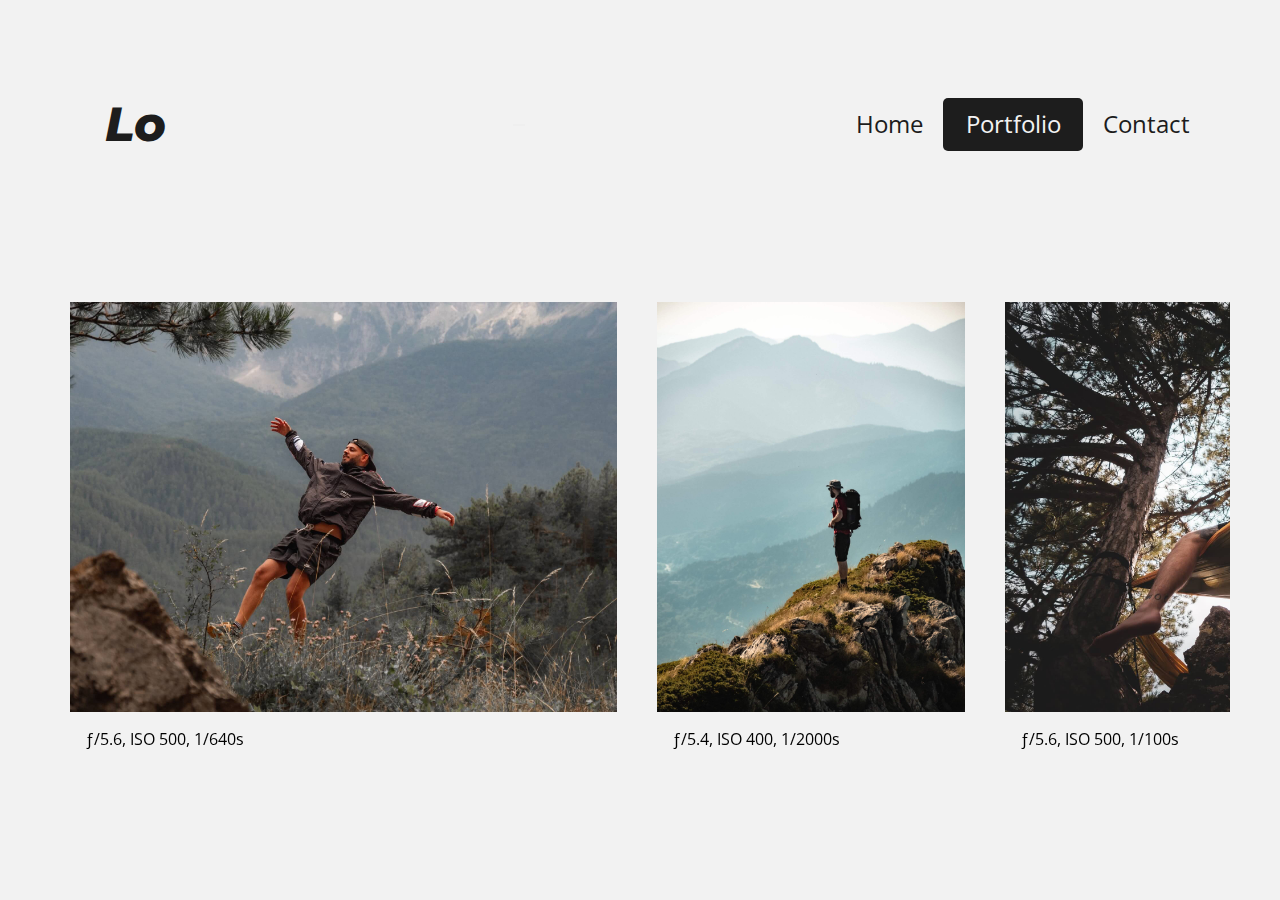
==== portfolio.html @ 0dae3520 "Initial commit" ====
<!DOCTYPE html>
<html lang="en">
  <head>
    <meta charset="UTF-8" />
    <meta http-equiv="X-UA-Compatible" content="IE=edge" />
    <meta name="viewport" content="width=device-width, initial-scale=1.0" />
    <title>Alex Portfolio</title>

    <link rel="preconnect" href="https://fonts.googleapis.com" />
    <link rel="preconnect" href="https://fonts.gstatic.com" crossorigin />
    <link
      href="https://fonts.googleapis.com/css2?family=Anonymous+Pro:wght@400;700&family=Montserrat:ital,wght@0,400;0,700;0,800;1,800&family=Open+Sans:wght@400;600;700&display=swap"
      rel="stylesheet"
    />

    <link rel="stylesheet" href="./disc/style.css" />
    <link rel="stylesheet" href="https://cdn.jsdelivr.net/npm/swiper@8/swiper-bundle.min.css" />

    <script src="https://cdn.jsdelivr.net/npm/swiper@8/swiper-bundle.min.js"></script>

    <script defer src="main.js"></script>
  </head>
  <body>
    <div class="container">
      <header class="header">
        <p class="header__logo">Lo</p>

        <button class="menu-toggle" aria-controls="primary-nav" aria-expanded="false">
          <span class="sr-only">Menu</span>
        </button>

        <nav>
          <ul class="primary-nav" id="primary-nav" data-visible="false">
            <li><a href="./index.html">Home</a></li>
            <li class="btn-active"><a href="./portfolio.html">Portfolio</a></li>
            <li><a href="./contact.html">Contact</a></li>
          </ul>
        </nav>
      </header>
      <main>
        <!-- <div class="carousel-box">
          <ul class="slider-container">
            <li>
              <img src="./images/alexandros-giannakakis-5PHHiK3-Ym4-unsplash.jpg" alt="" />
              <p class="slide__info">ƒ/5.6, ISO 500, 1/640s</p>
            </li>
            <li>
              <img src="./images/alexandros-giannakakis-ZHnwmhB-Aqc-unsplash.jpg" alt="" />
              <p class="slide__info">ƒ/5.4, ISO 400, 1/2000s</p>
            </li>
            <li>
              <img src="./images/alexandros-giannakakis-n-vjDvvQkek-unsplash.jpg" alt="" />
              <p class="slide__info">ƒ/5.6, ISO 500, 1/100s</p>
            </li>

            <li>
              <img src="./images/alexandros-giannakakis-y5dTAna5uhc-unsplash.jpg" alt="" />
              <p class="slide__info">ƒ/5.2, ISO 400, 1/1500s</p>
            </li>
          </ul>
        </div> -->

        <!-- <div
          class="swiffy-slider slider-item-show2 slider-item-reveal slider-item-snapstart slider-indicators-round slider-indicators-dark slider-indicators-outside slider-nav-mousedrag"
        >
          <ul
            class="slider-container"
            style="
              --swiffy-slider-item-gap: 4rem;
              --swiffy-slider-item-reveal: 20%;
              grid-template-columns: 48% 27% 48% 27%;
            "
          >
            <li class="">
              <div id="slide1">
                <img src="./images/alexandros-giannakakis-5PHHiK3-Ym4-unsplash.jpg" alt="" />
                <p class="slide__info">ƒ/5.6, ISO 500, 1/640s</p>
              </div>
            </li>
            <li class="">
              <div id="slide2">
                <img src="./images/alexandros-giannakakis-ZHnwmhB-Aqc-unsplash.jpg" alt="" />
                <p class="slide__info">ƒ/5.4, ISO 400, 1/2000s</p>
              </div>
            </li>
            <li class="">
              <div id="slide3">
                <img src="./images/alexandros-giannakakis-n-vjDvvQkek-unsplash.jpg" alt="" />
                <p class="slide__info">ƒ/5.6, ISO 500, 1/100s</p>
              </div>
            </li>
            <li class="slide-visible">
              <div id="slide4">
                <img src="./images/alexandros-giannakakis-y5dTAna5uhc-unsplash.jpg" loading="lazy" alt="" />
                <p class="slide__info">ƒ/5.2, ISO 400, 1/1500s</p>
              </div>
            </li>
          </ul>

          <button type="button" class="slider-nav"></button>
          <button type="button" class="slider-nav slider-nav-next"></button>

          <ul class="slider-indicators">
            <li class=""></li>
            <li class=""></li>
            <li class="active"></li>
            <li class=""></li>
          </ul>
        </div> -->

        <style>
          .swiper {
            width: 100%;
            height: 100%;
            padding: 2rem;
          }

          .swiper-wrapper {
            align-items: center;
          }

          .swiper-slide {
            display: flex;
            flex-direction: column;
            justify-content: center;
            align-items: center;
          }

          .swiper-slide img {
            display: block;
            width: 100%;
            height: 100%;
            object-fit: cover;
          }

          @media (max-width: 768px) {
            .swiper-slide img {
              padding: 2rem;
            }
          }

          @media (min-width: 768px) {
            .swiper-slide {
              max-width: 48%;
              align-items: flex-start;
            }

            p {
              padding: 1.5rem;
            }

            .swiper-slide:nth-child(2n) {
              width: 27%;
            }

            .swiper-slide:nth-child(3n) {
              width: 48%;
            }
          }
        </style>

        <div class="swiper mySwiper">
          <div class="swiper-wrapper">
            <div class="swiper-slide">
              <img src="./images/alexandros-giannakakis-5PHHiK3-Ym4-unsplash.jpg" alt="" />
              <p class="slide__info">ƒ/5.6, ISO 500, 1/640s</p>
            </div>
            <div class="swiper-slide">
              <img src="./images/alexandros-giannakakis-ZHnwmhB-Aqc-unsplash.jpg" alt="" />
              <p class="slide__info">ƒ/5.4, ISO 400, 1/2000s</p>
            </div>
            <div class="swiper-slide">
              <img src="./images/alexandros-giannakakis-n-vjDvvQkek-unsplash.jpg" alt="" />
              <p class="slide__info">ƒ/5.6, ISO 500, 1/100s</p>
            </div>
            <div class="swiper-slide">
              <img src="./images/alexandros-giannakakis-y5dTAna5uhc-unsplash.jpg" loading="lazy" alt="" />
              <p class="slide__info">ƒ/5.2, ISO 400, 1/1500s</p>
            </div>
          </div>
          <div class="swiper-pagination"></div>
        </div>
      </main>

      <!-- <script>
        var swiper = new Swiper(".mySwiper", {
          slidesPerView: "auto",
          spaceBetween: 40,
          freeMode: true,
          pagination: {
            el: ".swiper-pagination",
            clickable: true,
          },
        });
      </script> -->

      <script>
        var swiper = new Swiper(".mySwiper", {
          slidesPerView: 1,
          spaceBetween: 20,
          freeMode: {
            enabled: false,
          },
          pagination: {
            enabled: true,
            el: ".swiper-pagination",
            clickable: true,
          },

          paginationDisabledClass: "swiper-pagination-disabled",
          breakpoints: {
            768: {
              slidesPerView: "auto",
              spaceBetween: 40,
              pagination: {
                enabled: false,
              },

              freeMode: {
                enabled: true,
              },
            },
          },
        });
      </script>

      <div class="wrapper">
        <div class="slider-info">
          <p>
            swipe to view<br />
            next or previous
          </p>
          <div>
            <span class="dot"></span>
            <span class="dot"></span>
            <span class="dot"></span>
            <span class="dot"></span>
          </div>
        </div>
      </div>
    </div>
  </body>
</html>
---- disc/style.css ----
.container {
  max-width: 1180px;
  margin-left: auto;
  margin-right: auto;
}

.sr-only {
  position: absolute;
  width: 1px;
  height: 1px;
  padding: 0;
  margin: -1px;
  overflow: hidden;
  clip: rect(0, 0, 0, 0);
  border: 0;
}

/* Box sizing rules */
*,
*::before,
*::after {
  box-sizing: border-box;
}

/* Remove default margin */
body,
h1,
h2,
h3,
h4,
p,
figure,
blockquote,
dl,
dd {
  margin: 0;
}

/* Remove list styles on ul, ol elements with a list role, which suggests default styling will be removed */
ul,
li {
  list-style-type: none;
  margin: 0;
  padding: 0;
}

/* Set core root defaults */
html {
  scroll-behavior: smooth;
}

/* Set core body defaults */
body {
  min-height: 100vh;
  text-rendering: optimizeSpeed;
  line-height: 1.6;
}

a,
a:hover,
a:focus,
a:active {
  text-decoration: none;
  color: inherit;
}

/* Make images easier to work with */
img,
picture {
  max-width: 100%;
  display: block;
}

/* Inherit fonts for inputs and buttons */
input,
button,
textarea,
select {
  font: inherit;
}

/* Remove all animations, transitions and smooth scroll for people that prefer not to see them */
@media (prefers-reduced-motion: reduce) {
  html {
    scroll-behavior: auto;
  }
  *,
*::before,
*::after {
    -webkit-animation-duration: 0.01ms !important;
            animation-duration: 0.01ms !important;
    -webkit-animation-iteration-count: 1 !important;
            animation-iteration-count: 1 !important;
    transition-duration: 0.01ms !important;
    scroll-behavior: auto !important;
  }
}
:root {
  font-size: 62.5%;
  /* 1rem = 10px, 0.1rem = 1px */
}

body {
  width: 100%;
  min-height: 100vh;
  font-family: "Anonymous Pro", monospace;
  font-family: "Montserrat", sans-serif;
  font-family: "Open Sans", sans-serif;
  font-size: 1.6rem;
  background-color: #f2f2f2;
}

button {
  border: none;
}

.btn {
  font-family: "Montserrat", sans-serif;
  font-weight: 700;
  font-size: 1.6rem;
  border-radius: 5px;
  cursor: pointer;
}
.btn:hover {
  opacity: 80%;
}
.btn__home {
  padding: 1rem 2rem;
}
.btn__home--primary {
  color: #1d1d1d;
  background-color: #f2f2f2;
}
.btn__home--secondary {
  color: #1d1d1d;
  background-color: hsla(0deg, 0%, 95%, 0.5);
}
.btn__contact {
  width: 100%;
  padding: 1.15rem 2rem;
}
.btn__contact--primary {
  color: #f2f2f2;
  background-color: #1d1d1d;
}
.btn__contact--secondary {
  font-weight: 400;
  color: #1d1d1d;
  background-color: transparent;
}

@media (min-width: 768px) {
  .btn {
    font-size: 2.4rem;
  }
  .btn__home {
    padding: 0.75rem 2.4rem;
  }
  .btn__home--primary {
    color: #f2f2f2;
    background-color: #1d1d1d;
  }
  .btn__home--secondary {
    color: #1d1d1d;
    background-color: #d1d1d1;
  }
  .btn__contact {
    padding: 2rem 2.4rem;
  }
  .btn__contact--secondary {
    font-weight: 700;
    color: #1d1d1d;
    background-color: #d1d1d1;
  }
}
.header {
  padding: 8rem 4rem 0;
  position: relative;
}
.header__logo {
  font-size: 4.8rem;
  font-family: "Montserrat", sans-serif;
  font-weight: 800;
  font-style: italic;
  line-height: 59px;
  color: #1d1d1d;
}
@media (min-width: 768px) {
  .header {
    display: flex;
    align-items: center;
    justify-content: space-between;
    max-width: 1200px;
  }
}

.header-home {
  position: fixed;
  top: 8rem;
  left: 4rem;
  padding: 0;
}
@media (min-width: 768px) {
  .header-home {
    left: 10rem;
  }
}

.primary-nav {
  display: flex;
  align-items: center;
  gap: 2rem;
}
.primary-nav li {
  font-size: 2.4rem;
  font-family: "Open Sans", sans-serif;
  font-weight: 400;
  color: #1d1d1d;
}
@media (min-width: 768px) {
  .primary-nav .btn-active {
    color: #f2f2f2;
    background-color: #1d1d1d;
    padding: 0.75rem 2.25rem;
    border-radius: 5px;
  }
}

@media (max-width: 768px) {
  .menu-toggle {
    display: block;
    position: absolute;
    z-index: 10000;
    background-image: url(../images/Hamburger.svg);
    background-repeat: no-repeat;
    background-position: center;
    background-color: transparent;
    width: 59px;
    aspect-ratio: 1;
    top: 8rem;
    right: 4rem;
    transition: transform 0.3s ease-out;
    cursor: pointer;
  }
  .menu-toggle[aria-expanded=true] {
    top: 80vh;
    left: 50%;
    transform: translate(-50%, -50%);
    background-image: url(../images/Vector\ 8.svg);
  }
  .primary-nav {
    position: fixed;
    inset: 0;
    z-index: 9999;
    display: flex;
    flex-direction: column;
    justify-content: center;
    align-items: center;
    gap: 4rem;
    background-color: #f2f2f2;
    transform: translateX(100%);
    transition: transform 0.3s ease-out;
  }
  .primary-nav li {
    font-size: 3.6rem;
    color: #5d5d5d;
    font-family: "Montserrat", sans-serif;
    font-weight: 800;
  }
  .primary-nav li:first-child {
    color: #1d1d1d;
  }
  .primary-nav[data-visible=true] {
    transform: translateX(0%);
  }
}
@media (min-width: 768px) {
  .form {
    display: grid;
    grid-template-columns: 1fr 1fr;
    -moz-column-gap: 6rem;
         column-gap: 6rem;
    row-gap: 3rem;
  }
  .form__wrapper {
    display: grid;
    row-gap: 3rem;
  }
}
.form label {
  display: block;
  font-weight: 700;
  padding: 1rem;
  border-bottom: 2px solid #1d1d1d;
}
@media (min-width: 768px) {
  .form label {
    outline: 2px solid #1d1d1d;
    border: none;
    border-radius: 5px;
  }
}
.form input {
  width: 100%;
  border: none;
  outline: none;
  padding: 0;
  background-color: inherit;
  font-size: 1.6rem;
  font-family: "Open Sans", sans-serif;
  font-weight: 600;
}
@media (min-width: 768px) {
  .form input {
    font-size: 2.4rem;
    line-height: 33px;
  }
}
.form textarea {
  width: 100%;
  height: 100%;
  border: none;
  outline: none;
  background-color: #f2f2f2;
  resize: none;
  font-family: "Open Sans", sans-serif;
  font-weight: 600;
}
@media (min-width: 768px) {
  .form textarea {
    font-size: 2.4rem;
  }
}
.form__message {
  min-height: 20rem;
}
@media (min-width: 768px) {
  .form__message {
    min-height: 37rem;
  }
}

.footer {
  font-size: 2rem;
  font-family: "Open Sans", sans-serif;
  font-weight: 400;
  color: #1d1d1d;
}
.footer__copyright {
  display: none;
}
@media (min-width: 768px) {
  .footer__copyright {
    display: block;
    position: absolute;
    bottom: 8rem;
    left: 10rem;
    font-size: 2rem;
    line-height: 27px;
  }
}
.footer__socials {
  display: flex;
  align-items: center;
  justify-content: center;
  gap: 2rem;
  font-size: 2.4rem;
  line-height: 33px;
}
.footer__socials p {
  display: none;
}
@media (min-width: 768px) {
  .footer__socials p {
    display: block;
  }
  .footer__socials img {
    display: none;
  }
}

.container .footer {
  padding-bottom: 8rem;
}

.home {
  display: flex;
  flex-direction: column;
  justify-content: flex-end;
}
.home__info {
  color: #f2f2f2;
  padding: 8rem 4rem;
}
.home__title {
  font-size: 4.8rem;
  font-family: "Montserrat", sans-serif;
  font-weight: 800;
  line-height: 59px;
}
.home__p {
  font-size: 2rem;
  font-weight: 400;
  font-family: "Open Sans", sans-serif;
}
.home__wrapper {
  display: flex;
  gap: 2rem;
  margin-top: 2rem;
}

@media (max-width: 768px) {
  .home {
    width: 100%;
    min-height: 100vh;
    background-image: linear-gradient(to top, rgba(29, 29, 29, 0.3), rgba(242, 242, 242, 0), rgba(29, 29, 29, 0.3)), url(../images/unsplash_JFwWxSbEQE8.jpg);
    background-repeat: no-repeat;
    background-size: cover;
    background-position: center center;
  }
}
@media (min-width: 768px) {
  .home {
    display: grid;
    grid-template-columns: 1fr 1fr;
  }
  .home__info {
    display: grid;
    align-content: center;
    padding-left: 10rem;
    color: #1d1d1d;
    background-color: #f2f2f2;
    gap: 2rem;
  }
  .home__title {
    font-size: clamp(2rem, 5vw, 9.6rem);
    font-size: 9.6rem;
    font-weight: 800;
    line-height: 117px;
  }
  .home__p {
    font-size: clamp(0.5rem, 5vw, 3.2rem);
    font-weight: 400;
    font-family: "Open Sans", sans-serif;
    line-height: clamp(26px, 5vw, 44px);
  }
  .home__wrapper {
    gap: 4rem;
    margin-top: 1.2rem;
  }
  .home__picture {
    width: 100%;
    min-height: 100vh;
    background-image: linear-gradient(to top, rgba(29, 29, 29, 0.3), rgba(242, 242, 242, 0)), url(../images/unsplash_JFwWxSbEQE8.jpg);
    background-repeat: no-repeat;
    background-size: cover;
    background-position: center center;
  }
}
.slider-info {
  display: none;
}

@media (max-width: 768px) {
  .slider-info {
    display: block;
    text-align: center;
    font-family: "Anonymous Pro", monospace;
    font-weight: 400;
    font-size: 1.6rem;
    color: #686868;
    padding-bottom: 8rem;
  }
  .dot {
    width: 10px;
    height: 10px;
    background-color: transparent;
    border-radius: 50%;
    display: inline-block;
    border: 2px solid #1d1d1d;
    margin-top: 2rem;
    transition: background-color 0.6s ease;
    cursor: pointer;
  }
}
.container {
  display: flex;
  flex-direction: column;
  justify-content: space-between;
  min-height: 100vh;
  margin: 0 auto;
}

.contact {
  display: flex;
  flex-direction: column;
  padding: 0 4rem;
  color: #1d1d1d;
}
.contact__title {
  text-align: center;
  font-size: 3.6rem;
  font-family: "Montserrat", sans-serif;
  font-weight: 700;
}
.contact__btn-box {
  margin: 2rem 0;
  display: flex;
  flex-direction: column;
  gap: 1rem;
}

@media (min-width: 768px) {
  .contact {
    max-width: 1050px;
    margin: 0 auto;
    gap: 6rem;
  }
  .contact__title {
    font-size: 4.8rem;
  }
  .contact .message-box {
    grid-column: 2/3;
    grid-row: 1/3;
  }
  .contact__btn-box {
    margin: 0;
    flex-direction: row;
    gap: 3rem;
  }
}/*# sourceMappingURL=style.css.map */
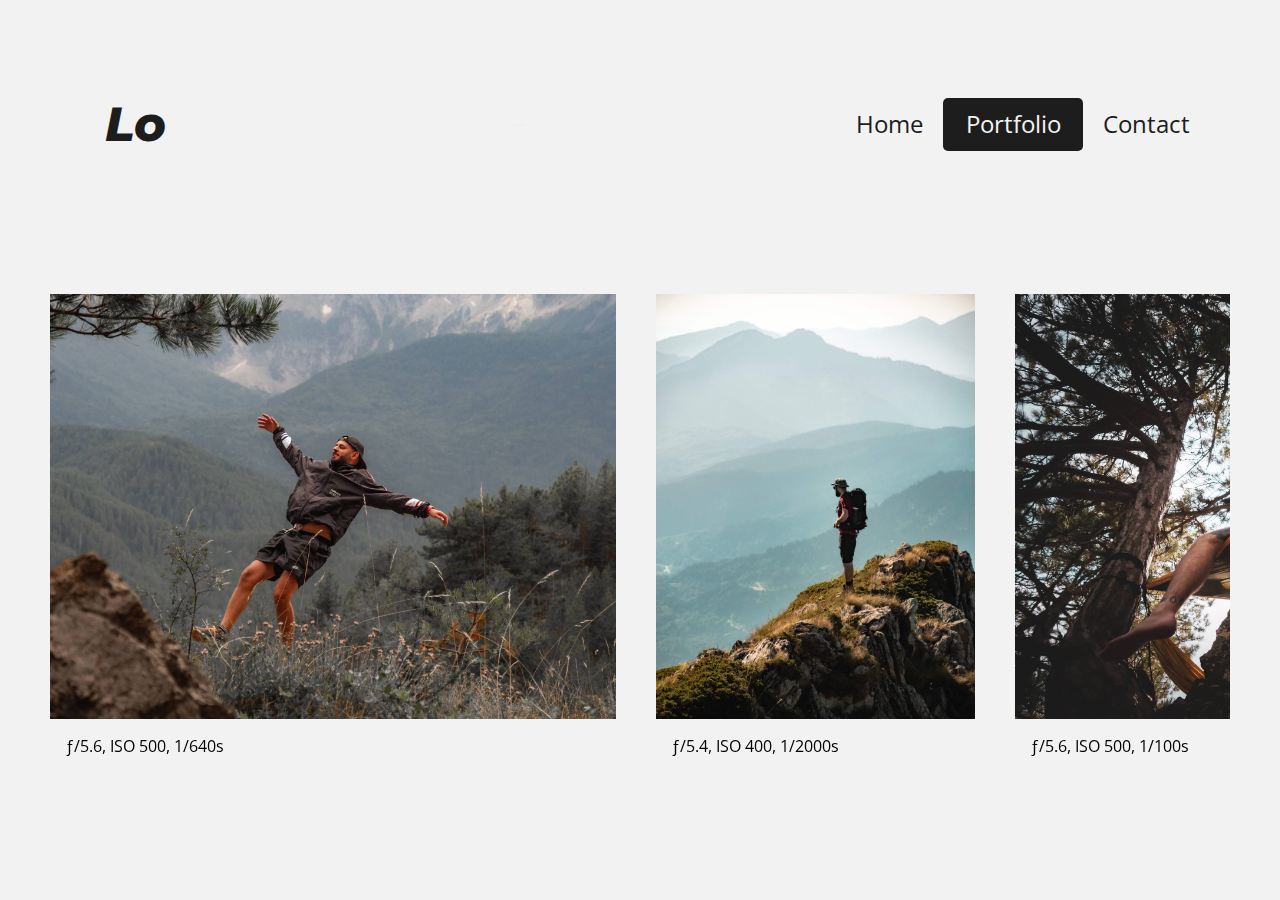
==== commit 110df7eb: "quick fix" ====
--- a/portfolio.html
+++ b/portfolio.html
@@ -38,127 +38,6 @@
         </nav>
       </header>
       <main>
-        <!-- <div class="carousel-box">
-          <ul class="slider-container">
-            <li>
-              <img src="./images/alexandros-giannakakis-5PHHiK3-Ym4-unsplash.jpg" alt="" />
-              <p class="slide__info">ƒ/5.6, ISO 500, 1/640s</p>
-            </li>
-            <li>
-              <img src="./images/alexandros-giannakakis-ZHnwmhB-Aqc-unsplash.jpg" alt="" />
-              <p class="slide__info">ƒ/5.4, ISO 400, 1/2000s</p>
-            </li>
-            <li>
-              <img src="./images/alexandros-giannakakis-n-vjDvvQkek-unsplash.jpg" alt="" />
-              <p class="slide__info">ƒ/5.6, ISO 500, 1/100s</p>
-            </li>
-
-            <li>
-              <img src="./images/alexandros-giannakakis-y5dTAna5uhc-unsplash.jpg" alt="" />
-              <p class="slide__info">ƒ/5.2, ISO 400, 1/1500s</p>
-            </li>
-          </ul>
-        </div> -->
-
-        <!-- <div
-          class="swiffy-slider slider-item-show2 slider-item-reveal slider-item-snapstart slider-indicators-round slider-indicators-dark slider-indicators-outside slider-nav-mousedrag"
-        >
-          <ul
-            class="slider-container"
-            style="
-              --swiffy-slider-item-gap: 4rem;
-              --swiffy-slider-item-reveal: 20%;
-              grid-template-columns: 48% 27% 48% 27%;
-            "
-          >
-            <li class="">
-              <div id="slide1">
-                <img src="./images/alexandros-giannakakis-5PHHiK3-Ym4-unsplash.jpg" alt="" />
-                <p class="slide__info">ƒ/5.6, ISO 500, 1/640s</p>
-              </div>
-            </li>
-            <li class="">
-              <div id="slide2">
-                <img src="./images/alexandros-giannakakis-ZHnwmhB-Aqc-unsplash.jpg" alt="" />
-                <p class="slide__info">ƒ/5.4, ISO 400, 1/2000s</p>
-              </div>
-            </li>
-            <li class="">
-              <div id="slide3">
-                <img src="./images/alexandros-giannakakis-n-vjDvvQkek-unsplash.jpg" alt="" />
-                <p class="slide__info">ƒ/5.6, ISO 500, 1/100s</p>
-              </div>
-            </li>
-            <li class="slide-visible">
-              <div id="slide4">
-                <img src="./images/alexandros-giannakakis-y5dTAna5uhc-unsplash.jpg" loading="lazy" alt="" />
-                <p class="slide__info">ƒ/5.2, ISO 400, 1/1500s</p>
-              </div>
-            </li>
-          </ul>
-
-          <button type="button" class="slider-nav"></button>
-          <button type="button" class="slider-nav slider-nav-next"></button>
-
-          <ul class="slider-indicators">
-            <li class=""></li>
-            <li class=""></li>
-            <li class="active"></li>
-            <li class=""></li>
-          </ul>
-        </div> -->
-
-        <style>
-          .swiper {
-            width: 100%;
-            height: 100%;
-            padding: 2rem;
-          }
-
-          .swiper-wrapper {
-            align-items: center;
-          }
-
-          .swiper-slide {
-            display: flex;
-            flex-direction: column;
-            justify-content: center;
-            align-items: center;
-          }
-
-          .swiper-slide img {
-            display: block;
-            width: 100%;
-            height: 100%;
-            object-fit: cover;
-          }
-
-          @media (max-width: 768px) {
-            .swiper-slide img {
-              padding: 2rem;
-            }
-          }
-
-          @media (min-width: 768px) {
-            .swiper-slide {
-              max-width: 48%;
-              align-items: flex-start;
-            }
-
-            p {
-              padding: 1.5rem;
-            }
-
-            .swiper-slide:nth-child(2n) {
-              width: 27%;
-            }
-
-            .swiper-slide:nth-child(3n) {
-              width: 48%;
-            }
-          }
-        </style>
-
         <div class="swiper mySwiper">
           <div class="swiper-wrapper">
             <div class="swiper-slide">
@@ -177,52 +56,14 @@
               <img src="./images/alexandros-giannakakis-y5dTAna5uhc-unsplash.jpg" loading="lazy" alt="" />
               <p class="slide__info">ƒ/5.2, ISO 400, 1/1500s</p>
             </div>
+            <div class="swiper-slide">
+              <img src="./images/alexandros-giannakakis-GoF8TPOZokQ-unsplash.jpg" loading="lazy" alt="" />
+              <p class="slide__info">ƒ/5.4, ISO 600, 1/700s</p>
+            </div>
           </div>
           <div class="swiper-pagination"></div>
         </div>
       </main>
-
-      <!-- <script>
-        var swiper = new Swiper(".mySwiper", {
-          slidesPerView: "auto",
-          spaceBetween: 40,
-          freeMode: true,
-          pagination: {
-            el: ".swiper-pagination",
-            clickable: true,
-          },
-        });
-      </script> -->
-
-      <script>
-        var swiper = new Swiper(".mySwiper", {
-          slidesPerView: 1,
-          spaceBetween: 20,
-          freeMode: {
-            enabled: false,
-          },
-          pagination: {
-            enabled: true,
-            el: ".swiper-pagination",
-            clickable: true,
-          },
-
-          paginationDisabledClass: "swiper-pagination-disabled",
-          breakpoints: {
-            768: {
-              slidesPerView: "auto",
-              spaceBetween: 40,
-              pagination: {
-                enabled: false,
-              },
-
-              freeMode: {
-                enabled: true,
-              },
-            },
-          },
-        });
-      </script>
 
       <div class="wrapper">
         <div class="slider-info">
--- a/disc/style.css
+++ b/disc/style.css
@@ -457,6 +457,51 @@
     background-position: center center;
   }
 }
+.swiper {
+  width: 100%;
+  height: 100%;
+  padding: 2rem;
+}
+
+.swiper-wrapper {
+  align-items: center;
+}
+
+.swiper-slide {
+  display: flex;
+  flex-direction: column;
+  justify-content: center;
+  align-items: center;
+}
+
+.swiper-slide img {
+  display: block;
+  width: 100%;
+  height: 100%;
+  -o-object-fit: cover;
+     object-fit: cover;
+}
+
+@media (max-width: 768px) {
+  .swiper-slide img {
+    padding: 2rem;
+  }
+}
+@media (min-width: 768px) {
+  .swiper-slide {
+    max-width: 48%;
+    align-items: flex-start;
+  }
+  p {
+    padding: 1.5rem;
+  }
+  .swiper-slide:nth-child(2n) {
+    width: 27%;
+  }
+  .swiper-slide:nth-child(3n) {
+    width: 48%;
+  }
+}
 .slider-info {
   display: none;
 }
